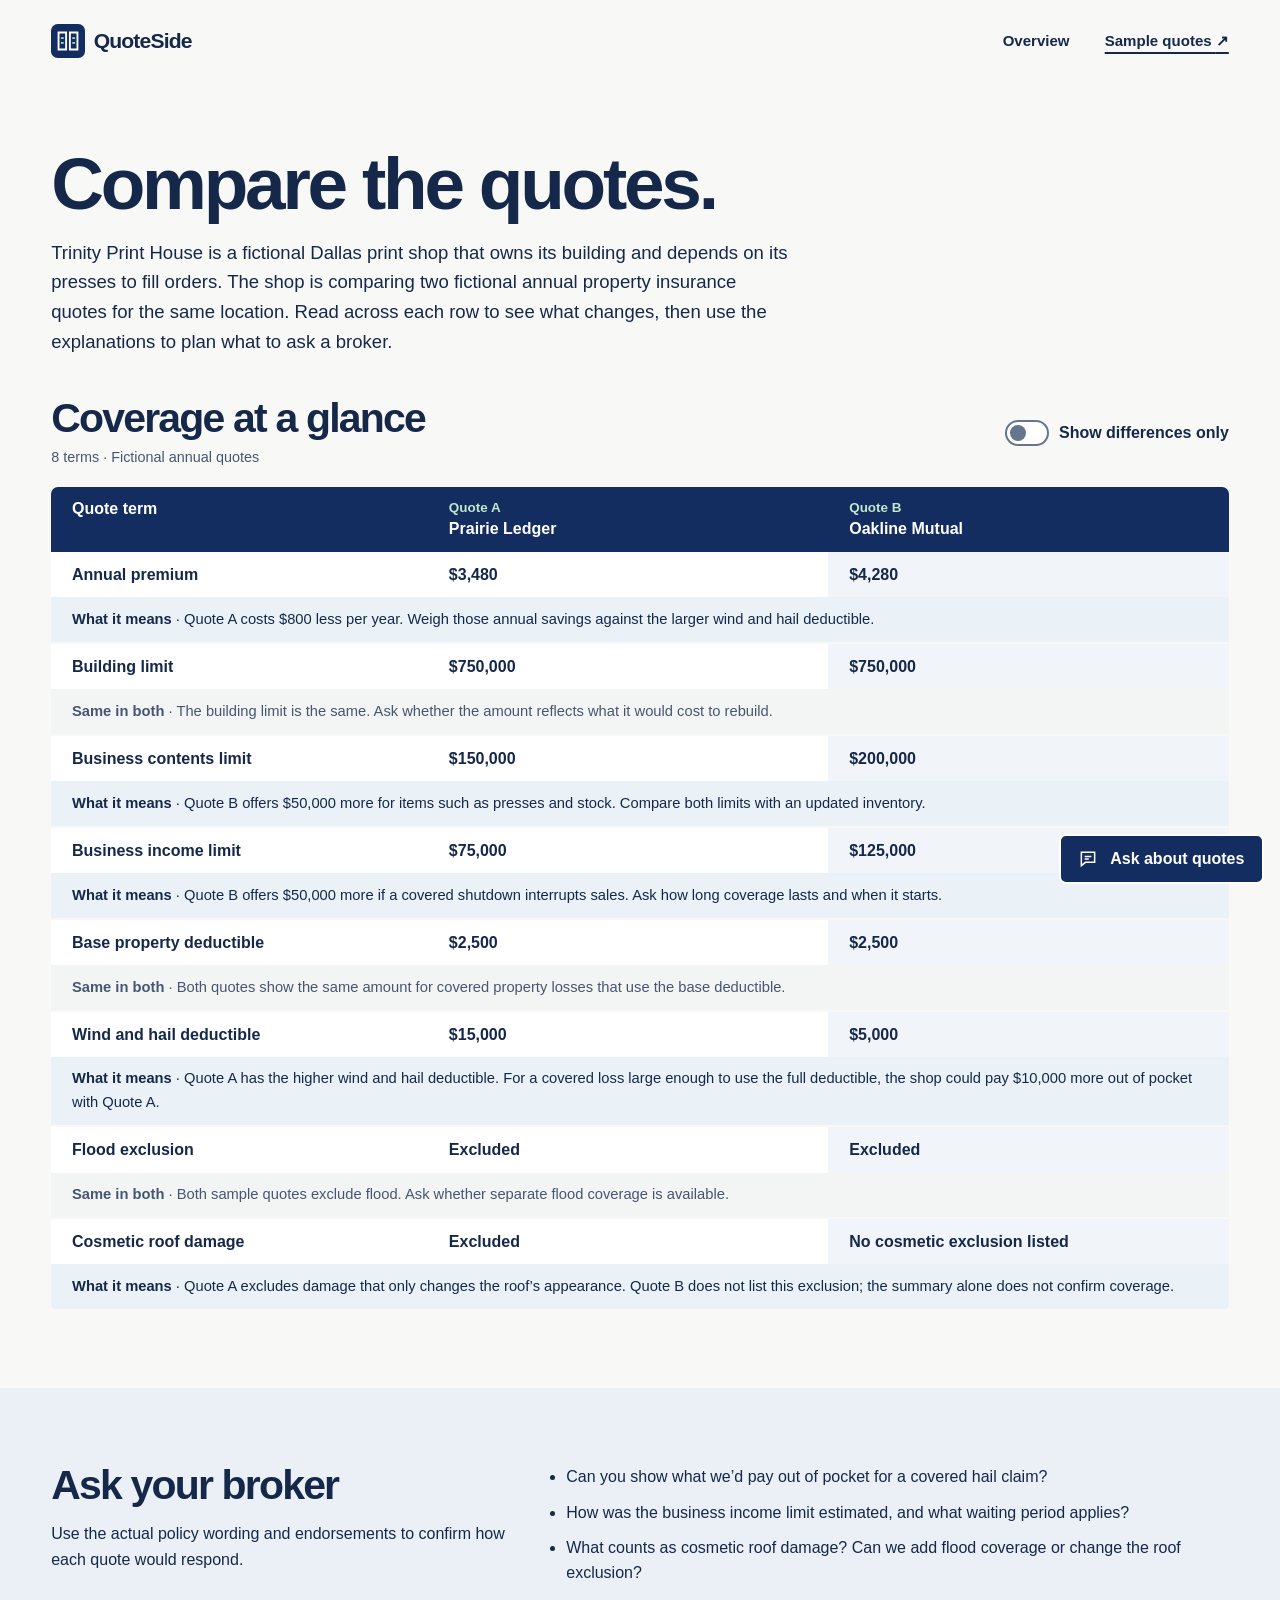
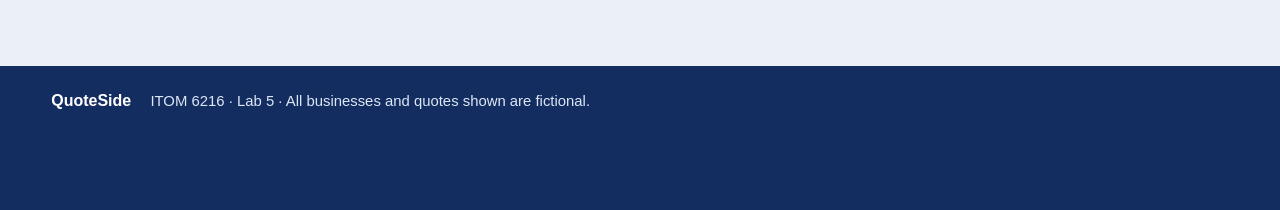
==== compare.html @ b93d6b8e "Build QuoteSide for ITOM 6216 Lab 5" ====
<!doctype html>
<html lang="en">
<head>
<meta charset="utf-8">
<meta name="viewport" content="width=device-width, initial-scale=1">
<meta name="description" content="Compare premiums, coverage limits, deductibles, and exclusions for two fictional Dallas print shop quotes.">
<title>Compare sample quotes — QuoteSide</title>
<link rel="icon" href="./assets/mark.svg" type="image/svg+xml">
<link rel="stylesheet" href="./assets/site.css">
<script defer src="./assets/site.js"></script>
</head>
<body>
<a class="skip" href="#main">Skip to content</a>
<header class="top wrap">
  <a class="brand" href="./index.html" aria-label="QuoteSide home"><img src="./assets/mark.svg" alt="" width="34" height="34">QuoteSide</a>
  <nav aria-label="Main"><a href="./index.html">Overview</a><a href="./compare.html" aria-current="page">Sample quotes <span aria-hidden="true">↗</span></a></nav>
</header>
<main id="main">
  <section class="wrap compare-intro" aria-labelledby="compare-title">
    <h1 id="compare-title">Compare the quotes.</h1>
    <p>Trinity Print House is a fictional Dallas print shop that owns its building and depends on its presses to fill orders. The shop is comparing two fictional annual property insurance quotes for the same location. Read across each row to see what changes, then use the explanations to plan what to ask a broker.</p>
  </section>
  <section class="wrap comparison" id="quote-table" aria-labelledby="table-title">
    <div class="table-tools">
      <div><h2 id="table-title">Coverage at a glance</h2><p id="row-status" role="status">Fictional quotes · annual terms</p></div>
      <label class="toggle" hidden><input id="diff-toggle" type="checkbox" role="switch"><span>Show differences only</span></label>
    </div>
    <table class="quote-table" hidden>
      <caption class="visually-hidden">Fictional insurance terms for Trinity Print House</caption>
      <colgroup><col class="term-col"><col class="value-col"><col class="value-col"></colgroup>
      <thead><tr><th scope="col">Quote term</th><th scope="col"><span>Quote A</span>Prairie Ledger</th><th scope="col"><span>Quote B</span>Oakline Mutual</th></tr></thead>
      <tbody id="quote-rows"></tbody>
    </table>
    <noscript><p>Enable JavaScript to view and filter the sample quotes.</p></noscript>
  </section>
  <section class="broker" aria-labelledby="broker-title">
    <div class="wrap broker-inner">
      <div><h2 id="broker-title">Ask your broker</h2><p>Use the actual policy wording and endorsements to confirm how each quote would respond.</p></div>
      <ul>
        <li>Can you show what we’d pay out of pocket for a covered hail claim?</li>
        <li>How was the business income limit estimated, and what waiting period applies?</li>
        <li>What counts as cosmetic roof damage? Can we add flood coverage or change the roof exclusion?</li>
      </ul>
    </div>
  </section>
</main>
<footer><div class="wrap footer-inner"><strong>QuoteSide</strong><p>ITOM 6216 · Lab 5 · All businesses and quotes shown are fictional.</p></div></footer>
<div id="quote-chat"></div>
</body>
</html>
---- assets/site.css ----
:root {
  --ink: #15284a;
  --muted: #465671;
  --paper: #f8f9f6;
  --white: #fff;
  --mist: #eaf0f5;
  --rule: #d7e0e8;
  --navy: #142d61;
  --mint: #c1e7ce;
  --radius: 7px;
  --width: 1180px;
  color-scheme: light;
  font-family: -apple-system, BlinkMacSystemFont, "Segoe UI", sans-serif;
  color: var(--ink);
  background: var(--paper);
  line-height: 1.6;
}
* { box-sizing: border-box; }
body { margin: 0; }
[hidden] { display: none !important; }
a { color: inherit; }
button, input { font: inherit; }
button { cursor: pointer; }
:focus-visible { outline: 3px solid #376ac1; outline-offset: 4px; }
::selection { background: var(--mint); color: var(--ink); }
h1, h2, p, figure { margin: 0; }
h1, h2 { line-height: 1.05; letter-spacing: -.044em; }
h1 { font-size: clamp(2.45rem, 4.7vw, 4.5rem); }
h2 { font-size: clamp(1.7rem, 3.2vw, 2.8rem); }
.wrap { width: min(var(--width), 100% - clamp(32px, 8vw, 116px)); margin-inline: auto; }
.skip { position: absolute; left: 1rem; top: -100px; z-index: 10; color: var(--white); background: var(--navy); padding: .55rem 1rem; }
.skip:focus { top: 1rem; }
.visually-hidden { position: absolute; width: 1px; height: 1px; overflow: hidden; clip-path: inset(50%); white-space: nowrap; }
.top { display: flex; align-items: center; justify-content: space-between; gap: 1rem; min-height: 82px; }
.brand { display: inline-flex; align-items: center; gap: .53rem; font-size: 1.32rem; font-weight: 750; letter-spacing: -.04em; text-decoration: none; }
.top nav { display: flex; align-items: center; gap: clamp(.7rem, 3vw, 2.2rem); font-size: .94rem; font-weight: 650; }
.top nav a { text-decoration: none; padding-block: .5rem; }
.top nav a:hover, .top nav a[aria-current] { text-decoration: underline; text-decoration-thickness: 2px; text-underline-offset: 6px; }
.hero { min-height: 520px; padding-block: clamp(2rem, 6vw, 6rem); display: grid; grid-template-columns: minmax(0, .85fr) minmax(0, 1.15fr); align-items: center; gap: clamp(1.75rem, 5vw, 5rem); }
.hero-copy p { max-width: 40ch; margin-block: 1.35rem 1.7rem; font-size: clamp(1.07rem, 1.65vw, 1.25rem); }
.button { display: inline-flex; align-items: center; justify-content: center; gap: .75rem; min-height: 48px; padding: .65rem 1.1rem; border: 0; border-radius: var(--radius); font-weight: 700; text-decoration: none; }
.primary, .chat-launch { background: var(--navy); color: var(--white); }
.primary:hover, .chat-launch:hover { background: #234780; }
.film { overflow: hidden; background: var(--navy); color: var(--white); border-radius: var(--radius); }
.film video { display: block; width: 100%; height: auto; aspect-ratio: 16 / 9; object-fit: contain; background: var(--navy); }
.film figcaption { display: flex; flex-wrap: wrap; justify-content: space-between; align-items: center; gap: .15rem .7rem; min-height: 55px; padding: .25rem .9rem; color: #edf3fb; background: #0d224c; font-size: .875rem; }
.quiet { border: 0; color: inherit; background: none; padding: .45rem .3rem; min-height: 40px; font-weight: 650; }
.quiet:hover { text-decoration: underline; }
.film .quiet { color: var(--mint); }
.sample { background: var(--mist); }
.sample-inner, .broker-inner { display: grid; grid-template-columns: 1fr .92fr; align-items: center; gap: 2.5rem; padding-block: clamp(2.25rem, 6vw, 5.5rem); }
.sample-inner p:not(.detail-label), .broker-inner p { margin-block: .85rem 1.05rem; max-width: 54ch; }
.text-link { font-weight: 700; text-underline-offset: 4px; }
.sample-detail { background: var(--white); border-radius: var(--radius); padding: 1.1rem 1.35rem; }
.detail-label { font-size: .94rem; color: var(--muted); margin-bottom: .5rem; }
.sample-detail div { display: flex; flex-wrap: wrap; align-items: baseline; gap: 0 .65rem; padding-block: .2rem; }
.sample-detail strong { font-size: clamp(1.55rem, 3vw, 2.2rem); letter-spacing: -.045em; font-variant-numeric: tabular-nums; }
.x-factor { padding-block: clamp(2.25rem, 6vw, 5rem); }
.x-factor p { max-width: 64ch; margin-top: .8rem; }
footer { background: var(--navy); color: var(--white); }
.footer-inner { display: flex; flex-wrap: wrap; align-items: baseline; gap: .35rem 1.2rem; padding-block: 1.4rem 6rem; }
.footer-inner p { color: #dce7f5; font-size: .93rem; }
.compare-intro { padding-block: clamp(2rem, 5vw, 4.75rem) 2.55rem; }
.compare-intro h1 { font-size: clamp(2.55rem, 5.7vw, 4.85rem); }
.compare-intro p { max-width: 72ch; margin-top: .95rem; font-size: clamp(1rem, 2vw, 1.16rem); }
.comparison { padding-bottom: clamp(2rem, 6vw, 5rem); scroll-margin-top: 1rem; }
.table-tools { display: flex; flex-wrap: wrap; gap: .7rem 1.4rem; align-items: center; justify-content: space-between; margin-bottom: 1.15rem; }
.table-tools p { color: var(--muted); font-size: .9rem; margin-top: .35rem; }
.toggle { display: inline-flex; gap: .6rem; align-items: center; cursor: pointer; padding: .3rem 0; min-height: 44px; font-weight: 700; }
.toggle input { appearance: none; margin: 0; width: 44px; height: 26px; border-radius: 99px; border: 2px solid #66758b; background: var(--white); display: inline-grid; align-items: center; cursor: pointer; }
.toggle input::before { content: ""; width: 16px; height: 16px; margin-left: 3px; border-radius: 50%; background: #66758b; transition: transform .18s ease; }
.toggle input:checked { background: var(--navy); border-color: var(--navy); }
.toggle input:checked::before { background: var(--white); transform: translateX(18px); }
.quote-table { width: 100%; table-layout: fixed; border-spacing: 0; background: var(--white); border-radius: var(--radius); overflow: hidden; font-variant-numeric: tabular-nums; }
.term-col { width: 32%; }
.value-col { width: 34%; }
.quote-table th, .quote-table td { text-align: left; vertical-align: top; padding: .75rem clamp(.55rem, 2vw, 1.3rem); overflow-wrap: anywhere; }
.quote-table thead { background: var(--navy); color: var(--white); line-height: 1.28; }
.quote-table thead span { display: block; color: var(--mint); font-size: .84rem; font-weight: 650; margin-bottom: .18rem; }
.quote-table tbody tr:not(.note) > * { font-weight: 690; line-height: 1.35; }
.quote-table tbody td:nth-child(3) { background: #f1f5f9; }
.quote-table tbody tr.note td { background: #ebf2f7; padding-block: .65rem; border-bottom: 2px solid var(--paper); font-size: .92rem; }
.quote-table tbody tr.note.same td { background: #f3f5f5; color: var(--muted); }
.broker { background: var(--mist); }
.broker-inner { grid-template-columns: .8fr 1.2fr; align-items: start; }
.broker-inner ul { margin: 0; padding-left: 1.25rem; }
.broker-inner li + li { margin-top: .6rem; }
#quote-chat { position: fixed; z-index: 3; right: max(1rem, env(safe-area-inset-right)); bottom: max(1rem, env(safe-area-inset-bottom)); }
.chat-launch { border: 2px solid var(--white); min-height: 48px; }
.chat-panel { position: absolute; right: 0; bottom: calc(100% + .55rem); width: min(410px, 100vw - 2rem); max-height: min(540px, 100dvh - 6rem); display: flex; flex-direction: column; overflow: hidden; background: var(--white); border-radius: var(--radius); box-shadow: 0 12px 38px #15284a40; /* taste-skill-ignore: chat overlay */ }
.chat-top { display: flex; justify-content: space-between; align-items: center; gap: .5rem; background: var(--navy); color: var(--white); padding: .3rem .95rem; }
.chat-top h2 { font-size: 1.22rem; letter-spacing: -.025em; }
.close-chat { font-size: 1.55rem; min-width: 44px; }
.chat-stream { min-height: 0; overflow-y: auto; overscroll-behavior: contain; padding: .8rem; min-width: 0; }
.chat-stream p { border-radius: var(--radius); margin-bottom: .55rem; padding: .5rem .7rem; overflow-wrap: anywhere; font-size: .95rem; line-height: 1.47; }
.chat-stream p:last-child { margin: 0; }
.chat-stream strong, .chat-stream span { display: block; }
.chat-stream strong { font-size: .83rem; margin-bottom: .16rem; }
.chat-stream span { white-space: pre-line; }
.assistant { background: var(--mist); }
.visitor { background: #dbf1e3; margin-left: 1.25rem; }
.suggestions { display: grid; gap: .34rem; padding: .15rem .8rem .6rem; }
.suggestion { border: 0; background: #edf3f9; color: var(--ink); border-radius: var(--radius); min-height: 44px; padding: .35rem .6rem; text-align: left; font-size: .88rem; line-height: 1.28; }
.suggestion:hover { background: #dce8f5; }
.chat-form { display: grid; grid-template-columns: minmax(0, 1fr) auto; gap: .45rem; padding: 0 .8rem .8rem; }
.chat-form input { width: 100%; min-height: 44px; padding: .4rem .6rem; border: 1px solid #66758b; border-radius: var(--radius); color: var(--ink); background: var(--white); }
.chat-form button { min-height: 44px; padding: .4rem .75rem; }
@media (max-width: 820px) {
  .hero { min-height: auto; grid-template-columns: 1fr; gap: 1.5rem; }
  .hero-copy p { max-width: 61ch; }
  .sample-inner, .broker-inner { gap: 1.25rem; }
}
@media (max-width: 560px) {
  .top { min-height: 65px; gap: .5rem; }
  .brand { font-size: 1.16rem; }
  .brand img { width: 29px; height: 29px; }
  .top nav { font-size: .84rem; }
  .top nav span { display: none; }
  .sample-inner, .broker-inner { grid-template-columns: 1fr; }
  .quote-table td, .quote-table th { font-size: .88rem; }
  .quote-table tbody tr.note td { font-size: .88rem; }
}
@media (prefers-reduced-motion: reduce) { *, *::before, *::after { transition: none !important; } }
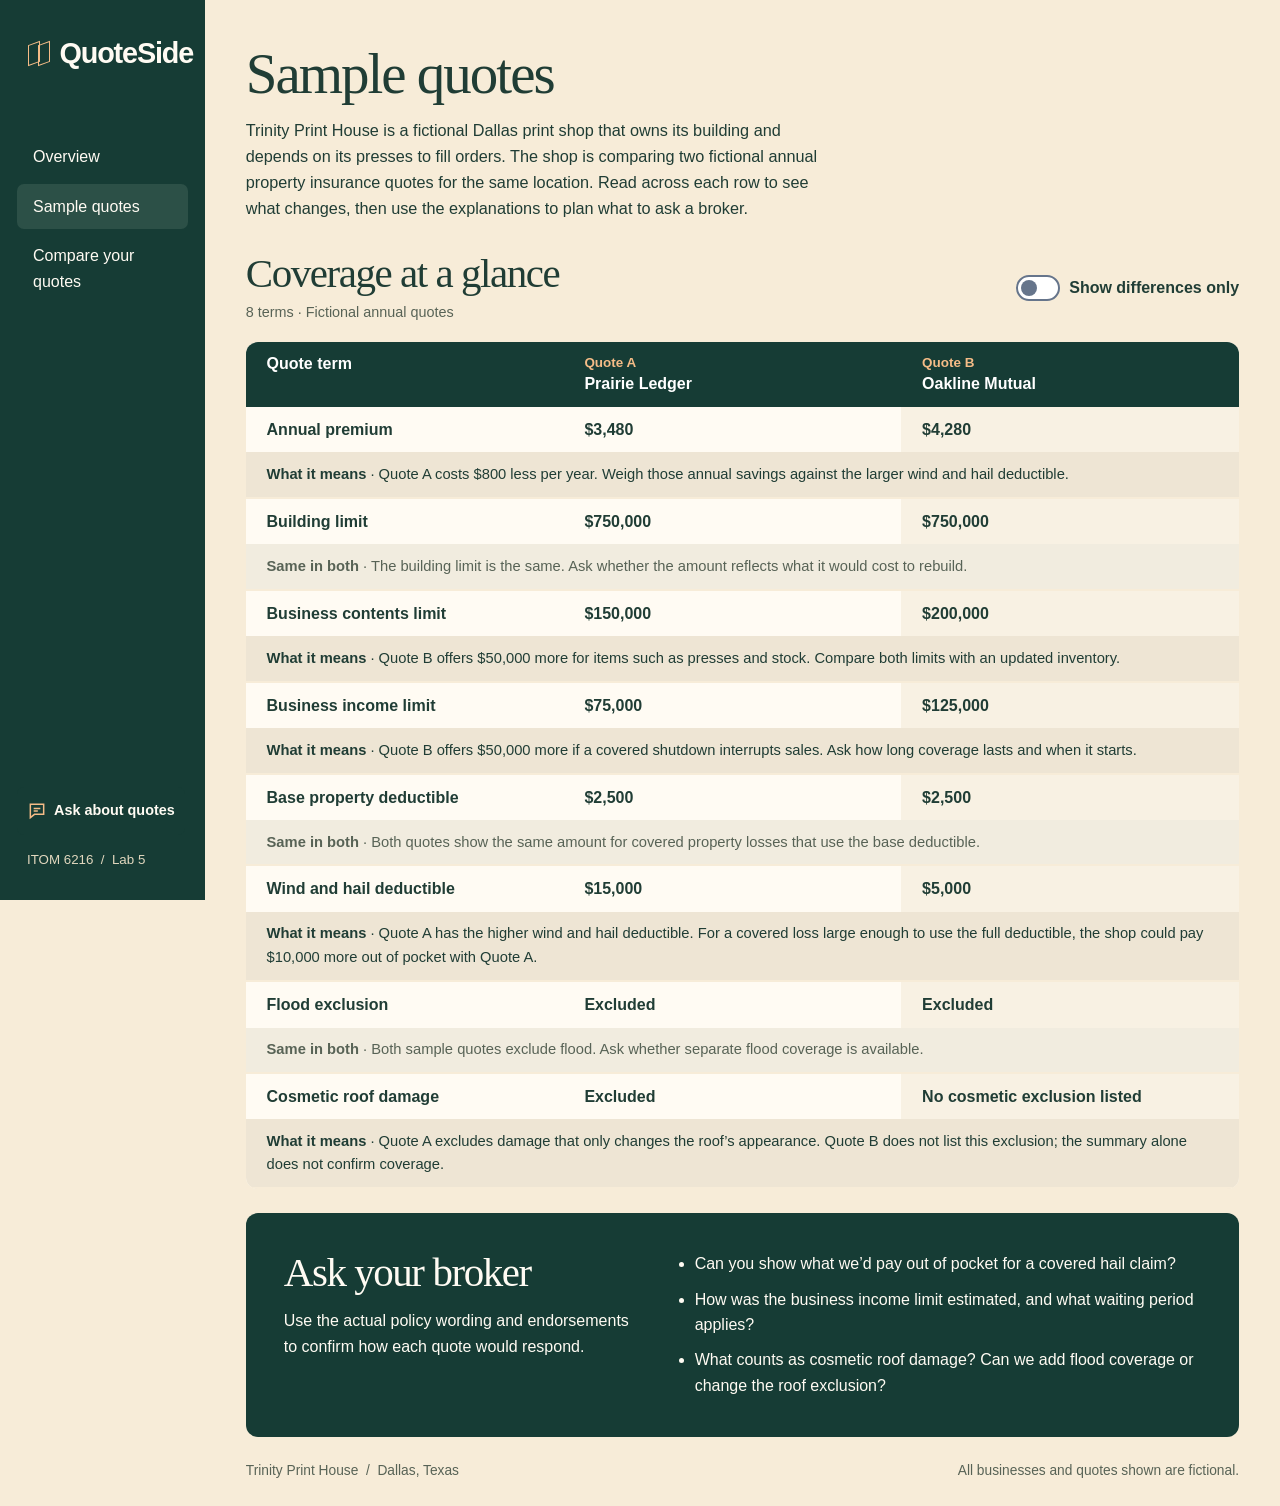
==== commit e32e6328: "Add the Compare your quotes page and unify QuoteSide navigation and styling" ====
--- a/compare.html
+++ b/compare.html
@@ -7,20 +7,26 @@
 <title>Compare sample quotes — QuoteSide</title>
 <link rel="icon" href="./assets/mark.svg" type="image/svg+xml">
 <link rel="stylesheet" href="./assets/site.css">
+<link rel="stylesheet" href="./assets/landing.css">
 <script defer src="./assets/site.js"></script>
 </head>
-<body>
+<body class="landing">
 <a class="skip" href="#main">Skip to content</a>
-<header class="top wrap">
-  <a class="brand" href="./index.html" aria-label="QuoteSide home"><img src="./assets/mark.svg" alt="" width="34" height="34">QuoteSide</a>
-  <nav aria-label="Main"><a href="./index.html">Overview</a><a href="./compare.html" aria-current="page">Sample quotes <span aria-hidden="true">↗</span></a></nav>
+<header class="rail">
+  <a class="brand" href="./index.html" aria-label="QuoteSide home"><span class="paper-mark" aria-hidden="true"></span>QuoteSide</a>
+  <nav aria-label="Main">
+    <a href="./index.html">Overview</a>
+    <a href="./compare.html" aria-current="page">Sample quotes</a>
+    <a href="./your-quotes.html">Compare your quotes</a>
+  </nav>
+  <small>ITOM 6216 &nbsp;/&nbsp; Lab 5</small>
 </header>
-<main id="main">
-  <section class="wrap compare-intro" aria-labelledby="compare-title">
-    <h1 id="compare-title">Compare the quotes.</h1>
+<main id="main" class="workspace">
+  <section class="intro" aria-labelledby="compare-title">
+    <h1 id="compare-title">Sample quotes</h1>
     <p>Trinity Print House is a fictional Dallas print shop that owns its building and depends on its presses to fill orders. The shop is comparing two fictional annual property insurance quotes for the same location. Read across each row to see what changes, then use the explanations to plan what to ask a broker.</p>
   </section>
-  <section class="wrap comparison" id="quote-table" aria-labelledby="table-title">
+  <section class="comparison" id="quote-table" aria-labelledby="table-title">
     <div class="table-tools">
       <div><h2 id="table-title">Coverage at a glance</h2><p id="row-status" role="status">Fictional quotes · annual terms</p></div>
       <label class="toggle" hidden><input id="diff-toggle" type="checkbox" role="switch"><span>Show differences only</span></label>
@@ -33,8 +39,8 @@
     </table>
     <noscript><p>Enable JavaScript to view and filter the sample quotes.</p></noscript>
   </section>
-  <section class="broker" aria-labelledby="broker-title">
-    <div class="wrap broker-inner">
+  <section class="broker guide" aria-labelledby="broker-title">
+    <div class="broker-inner">
       <div><h2 id="broker-title">Ask your broker</h2><p>Use the actual policy wording and endorsements to confirm how each quote would respond.</p></div>
       <ul>
         <li>Can you show what we’d pay out of pocket for a covered hail claim?</li>
@@ -43,8 +49,8 @@
       </ul>
     </div>
   </section>
+  <footer class="case-footer"><span>Trinity Print House &nbsp;/&nbsp; Dallas, Texas</span><span>All businesses and quotes shown are fictional.</span></footer>
 </main>
-<footer><div class="wrap footer-inner"><strong>QuoteSide</strong><p>ITOM 6216 · Lab 5 · All businesses and quotes shown are fictional.</p></div></footer>
 <div id="quote-chat"></div>
 </body>
 </html>
--- a/assets/site.css
+++ b/assets/site.css
@@ -44,6 +44,7 @@
 .film { overflow: hidden; background: var(--navy); color: var(--white); border-radius: var(--radius); }
 .film video { display: block; width: 100%; height: auto; aspect-ratio: 16 / 9; object-fit: contain; background: var(--navy); }
 .film figcaption { display: flex; flex-wrap: wrap; justify-content: space-between; align-items: center; gap: .15rem .7rem; min-height: 55px; padding: .25rem .9rem; color: #edf3fb; background: #0d224c; font-size: .875rem; }
+.scan-caption { display: grid; gap: .05rem; padding-block: .25rem; }
 .quiet { border: 0; color: inherit; background: none; padding: .45rem .3rem; min-height: 40px; font-weight: 650; }
 .quiet:hover { text-decoration: underline; }
 .film .quiet { color: var(--mint); }
--- a/assets/landing.css
+++ b/assets/landing.css
@@ -0,0 +1,114 @@
+.landing {
+  --forest: #163c35;
+  --cream: #f7ecd8;
+  --card: #fffbf3;
+  --apricot: #f5bc87;
+  --ink: #203d35;
+  --muted: #586356;
+  --mist: #f1eadb;
+  --navy: var(--forest);
+  --rail: clamp(174px, 16vw, 236px);
+  color: var(--ink);
+  background: var(--cream);
+}
+.landing h1, .workspace h2, .cost-note strong {
+  font-family: Georgia, 'Times New Roman', serif;
+  font-weight: 400;
+  letter-spacing: -.035em;
+}
+.landing :focus-visible { outline-color: #bd6537; }
+.rail {
+  position: fixed; inset: 0 auto 0 0; width: var(--rail);
+  display: flex; flex-direction: column; padding: 30px 17px;
+  background: var(--forest); color: var(--card);
+}
+.rail .brand { align-self: flex-start; margin-left: 10px; font-size: 1.8rem; }
+.paper-mark { position: relative; display: inline-block; width: 24px; height: 28px; color: var(--apricot); }
+.paper-mark::before, .paper-mark::after {
+  content: ''; position: absolute; top: 4px; left: 1px; width: 10px; height: 19px;
+  border: 1.6px solid currentColor; transform: skewY(-20deg);
+}
+.paper-mark::after { left: 11px; }
+.rail nav { display: grid; gap: 4px; margin-top: 58px; }
+.rail nav a { padding: 10px 16px; border-radius: 7px; text-decoration: none; }
+.rail nav a[aria-current], .rail nav a:hover { background: #2c5047; }
+.rail small { margin: auto 10px 0; color: #e1d7be; }
+.workspace {
+  max-width: 1530px; margin-left: var(--rail);
+  padding: clamp(29px, 3.4vw, 55px) clamp(22px, 3.2vw, 54px) 24px;
+}
+.intro { display: grid; grid-template-columns: minmax(0,1fr) auto; align-items: end; gap: 14px 24px; margin-bottom: 31px; }
+.intro h1 { grid-column: 1/-1; font-size: clamp(2.7rem,4.45vw,4.6rem); }
+.intro p { max-width: 66ch; font-size: clamp(1rem,1.27vw,1.18rem); }
+.landing .primary { border-radius: 40px; padding-inline: 1.35rem; }
+.landing .primary:hover, .landing .chat-launch:hover { background: #295247; }
+.scan-grid { display: grid; grid-template-columns: minmax(0,1.8fr) minmax(285px,1fr); gap: 20px; align-items: stretch; }
+.scan-card, .limit-card { background: var(--card); border-radius: 12px; overflow: hidden; }
+.scan-card { display: flex; flex-direction: column; }
+.scan-card h2, .limit-card h2 { font-size: clamp(1.65rem,2.25vw,2.25rem); }
+.scan-card h2 { padding: 19px 23px; }
+.scan-card video { display: block; width: 100%; height: auto; aspect-ratio: 16/9; background: #101f2d; }
+.playbar { flex: 1; background: var(--forest); color: var(--card); display: flex; align-items: center; justify-content: space-between; gap: 12px; padding: 4px 18px; font-size: .91rem; }
+.playbar button { color: var(--apricot); }
+.limit-card { padding: clamp(18px,1.9vw,31px); display: flex; flex-direction: column; }
+.limit-card > p:first-of-type { margin-top: 8px; color: var(--muted); font-size: .95rem; }
+.limit-card h3 { margin: clamp(18px,2vw,35px) 0 8px; font-size: 1.05rem; }
+.limit-card dl { display: grid; grid-template-columns: 1fr 1fr; margin: 0; gap: 10px; }
+.limit-card dt { color: var(--muted); font-size: .88rem; }
+.limit-card dd { margin: 0; font: 500 clamp(1.4rem,2.05vw,2.25rem)/1.35 Georgia,serif; letter-spacing: -.04em; font-variant-numeric: tabular-nums; }
+.limit-card dl + h3 { padding-top: 17px; margin-top: 17px; border-top: 1px solid #e4d9c3; }
+.limit-note { padding-top: 18px; margin-top: auto; font-size: .97rem; }
+.trade-offs { margin-top: 24px; display: grid; grid-template-columns: 1.55fr 1fr; gap: 30px; padding: clamp(24px,2.3vw,38px); background: var(--forest); color: var(--card); border-radius: 12px; }
+.trade-offs h2, .cost-note strong { font-size: clamp(1.55rem,2.3vw,2.4rem); }
+.trade-offs p { margin-top: 11px; max-width: 60ch; line-height: 1.5; }
+.cost-note { border-left: 1px solid #597568; padding-left: 28px; }
+.cost-note strong { display: block; color: var(--apricot); line-height: 1.05; }
+.case-footer { background: transparent; color: var(--muted); font-size: .86rem; padding-top: 23px; display: flex; justify-content: space-between; flex-wrap: wrap; gap: 6px 18px; }
+.landing .suggestion { background: #f4eee2; color: var(--forest); }
+.landing .suggestion:hover { background: #ece2d0; }
+@media(min-width: 881px) {
+  .landing #quote-chat { left: 17px; right: auto; bottom: 65px; }
+  .landing .chat-launch { border: 0; padding-inline: 10px; color: var(--card); gap: 7px; font-size: .9rem; }
+  .landing .chat-launch svg { color: var(--apricot); }
+  .landing .chat-panel { left: 0; right: auto; }
+}
+@media(max-width: 1050px) {
+  .intro { grid-template-columns: 1fr; }
+  .intro .button { justify-self: start; }
+}
+@media(max-width: 880px) {
+  .rail { position: static; width: auto; flex-direction: row; align-items: center; justify-content: space-between; padding: 12px 20px; gap: 12px; }
+  .rail .brand { margin: 0; align-self: center; font-size: 1.45rem; }
+  .rail nav { display: flex; margin: 0; }
+  .rail nav a { padding: 7px 9px; font-size: .94rem; }
+  .rail small { display: none; }
+  .workspace { margin: 0; padding-bottom: 88px; }
+  .scan-grid { grid-template-columns: minmax(0,1.5fr) minmax(245px,1fr); gap: 14px; }
+  .scan-card { align-self: start; }
+}
+@media(max-width: 700px) {
+  .scan-grid, .trade-offs { grid-template-columns: 1fr; }
+  .limit-card { padding: 22px; }
+  .limit-card dd { font-size: 1.85rem; }
+  .trade-offs { gap: 20px; }
+  .cost-note { padding: 18px 0 0; border-left: 0; border-top: 1px solid #597568; }
+}
+@media(max-width: 420px) {
+  .rail { padding-inline: 12px; gap: 5px; }
+  .rail nav a { font-size: .84rem; padding-inline: 6px; }
+  .workspace { padding-inline: 16px; }
+}
+
+.workspace .comparison { padding-bottom: 24px; }
+.workspace .quote-table { background: var(--card); border-radius: 12px; }
+.workspace .quote-table thead span { color: var(--apricot); }
+.workspace .quote-table tbody td:nth-child(3) { background: #f8f1e3; }
+.workspace .quote-table tbody tr.note td { background: #eee5d4; border-color: var(--cream); }
+.workspace .quote-table tbody tr.note.same td { background: #f1ecdf; }
+.workspace .guide { background: var(--forest); color: var(--card); border-radius: 12px; }
+.guide .broker-inner { padding: clamp(24px, 3vw, 38px); }
+@media (max-width: 600px) {
+  .rail { flex-direction: column; align-items: flex-start; gap: 8px; }
+  .rail .brand { align-self: flex-start; }
+  .rail nav { flex-wrap: wrap; }
+}
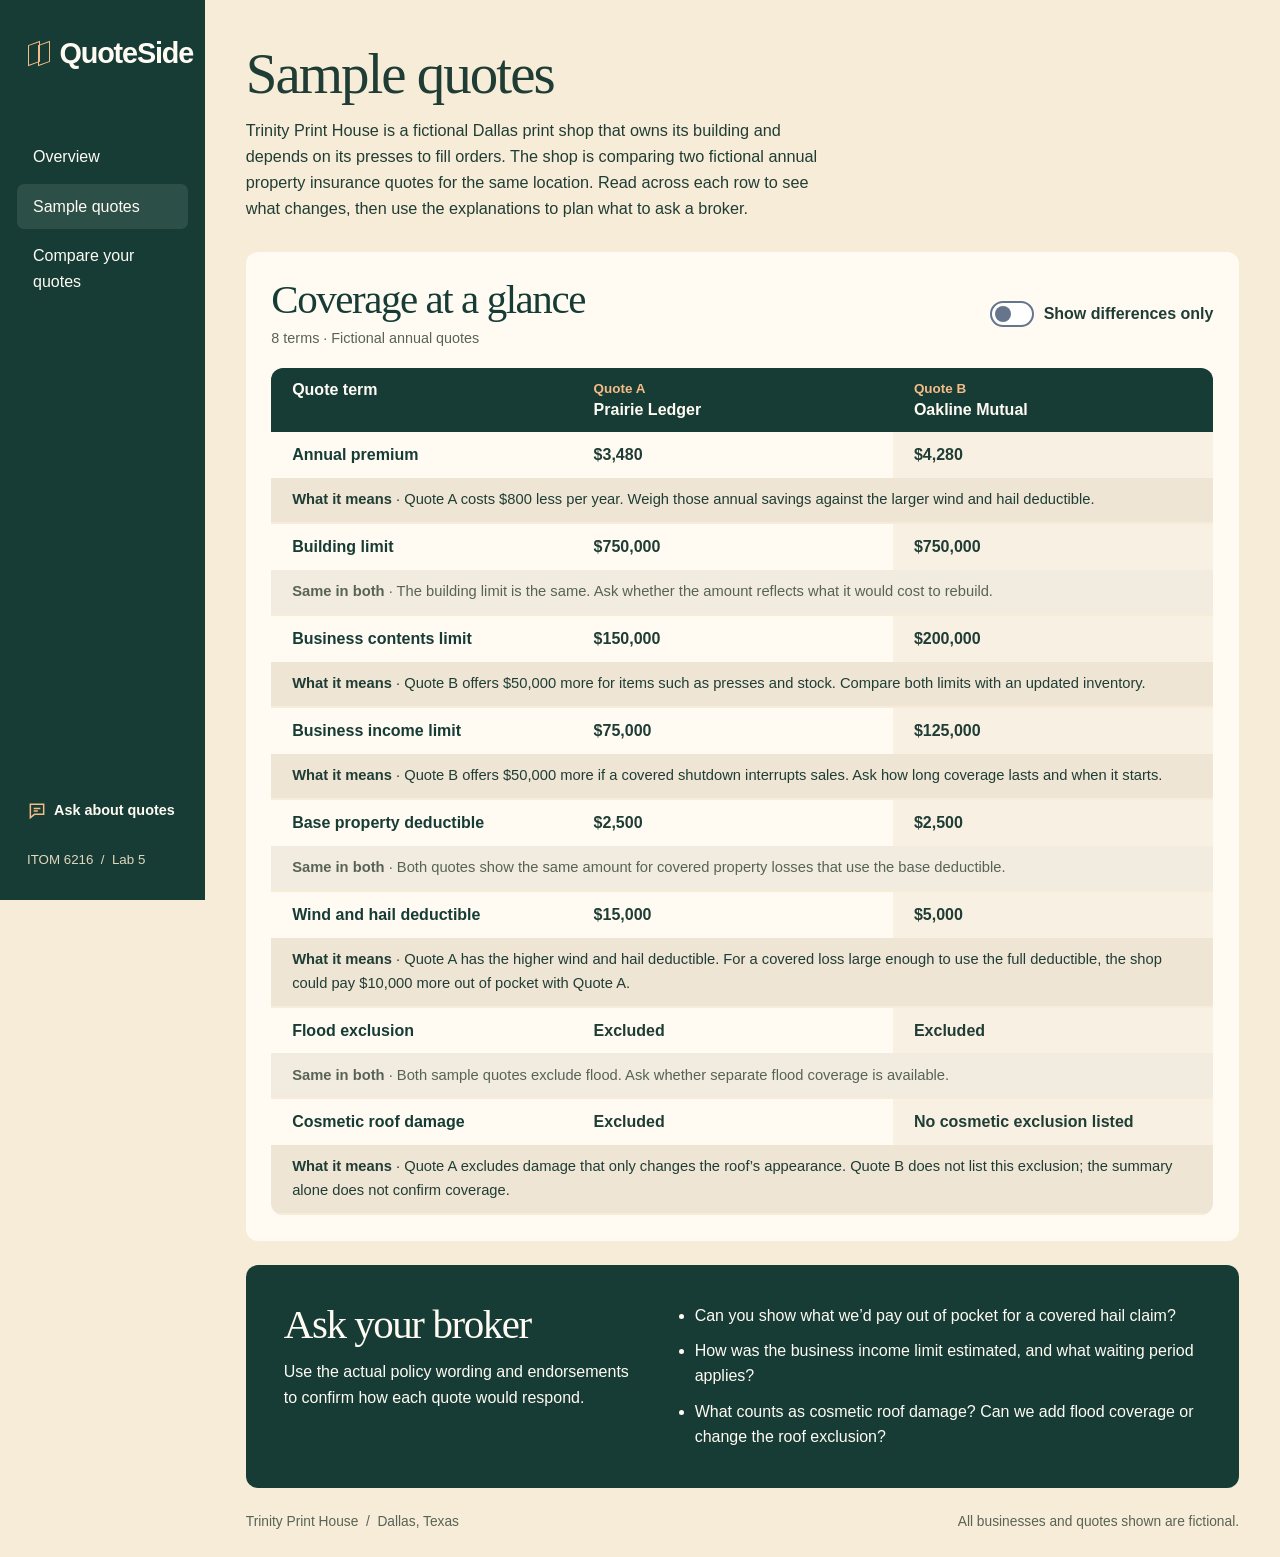
==== commit 50285bc0: "Keep QuoteSide navigation and comparison styling on the same published revision" ====
--- a/compare.html
+++ b/compare.html
@@ -6,18 +6,18 @@
 <meta name="description" content="Compare premiums, coverage limits, deductibles, and exclusions for two fictional Dallas print shop quotes.">
 <title>Compare sample quotes — QuoteSide</title>
 <link rel="icon" href="./assets/mark.svg" type="image/svg+xml">
-<link rel="stylesheet" href="./assets/site.css">
-<link rel="stylesheet" href="./assets/landing.css">
+<link rel="stylesheet" href="./assets/site.css?v=4">
+<link rel="stylesheet" href="./assets/landing.css?v=4">
 <script defer src="./assets/site.js"></script>
 </head>
-<body class="landing">
+<body class="landing samples">
 <a class="skip" href="#main">Skip to content</a>
 <header class="rail">
-  <a class="brand" href="./index.html" aria-label="QuoteSide home"><span class="paper-mark" aria-hidden="true"></span>QuoteSide</a>
+  <a class="brand" href="./index.html?v=4" aria-label="QuoteSide home"><span class="paper-mark" aria-hidden="true"></span>QuoteSide</a>
   <nav aria-label="Main">
-    <a href="./index.html">Overview</a>
-    <a href="./compare.html" aria-current="page">Sample quotes</a>
-    <a href="./your-quotes.html">Compare your quotes</a>
+    <a href="./index.html?v=4">Overview</a>
+    <a href="./compare.html?v=4" aria-current="page">Sample quotes</a>
+    <a href="./your-quotes.html?v=4">Compare your quotes</a>
   </nav>
   <small>ITOM 6216 &nbsp;/&nbsp; Lab 5</small>
 </header>
--- a/assets/landing.css
+++ b/assets/landing.css
@@ -112,3 +112,19 @@
   .rail .brand { align-self: flex-start; }
   .rail nav { flex-wrap: wrap; }
 }
+
+.samples .comparison {
+  background: var(--card);
+  border-radius: 12px;
+  padding: clamp(12px, 2vw, 28px);
+  margin-bottom: 24px;
+}
+.samples .table-tools h2 { color: var(--forest); }
+.samples .quote-table thead { background: var(--forest); color: var(--card); }
+.samples .quote-table tbody th { color: var(--forest); }
+.samples .toggle input:checked { border-color: var(--forest); background: var(--forest); }
+.samples .toggle input:checked::before { background: var(--apricot); }
+@media (max-width: 600px) {
+  .samples .comparison { padding: 16px 0 0; }
+  .samples .table-tools { padding-inline: 12px; }
+}
